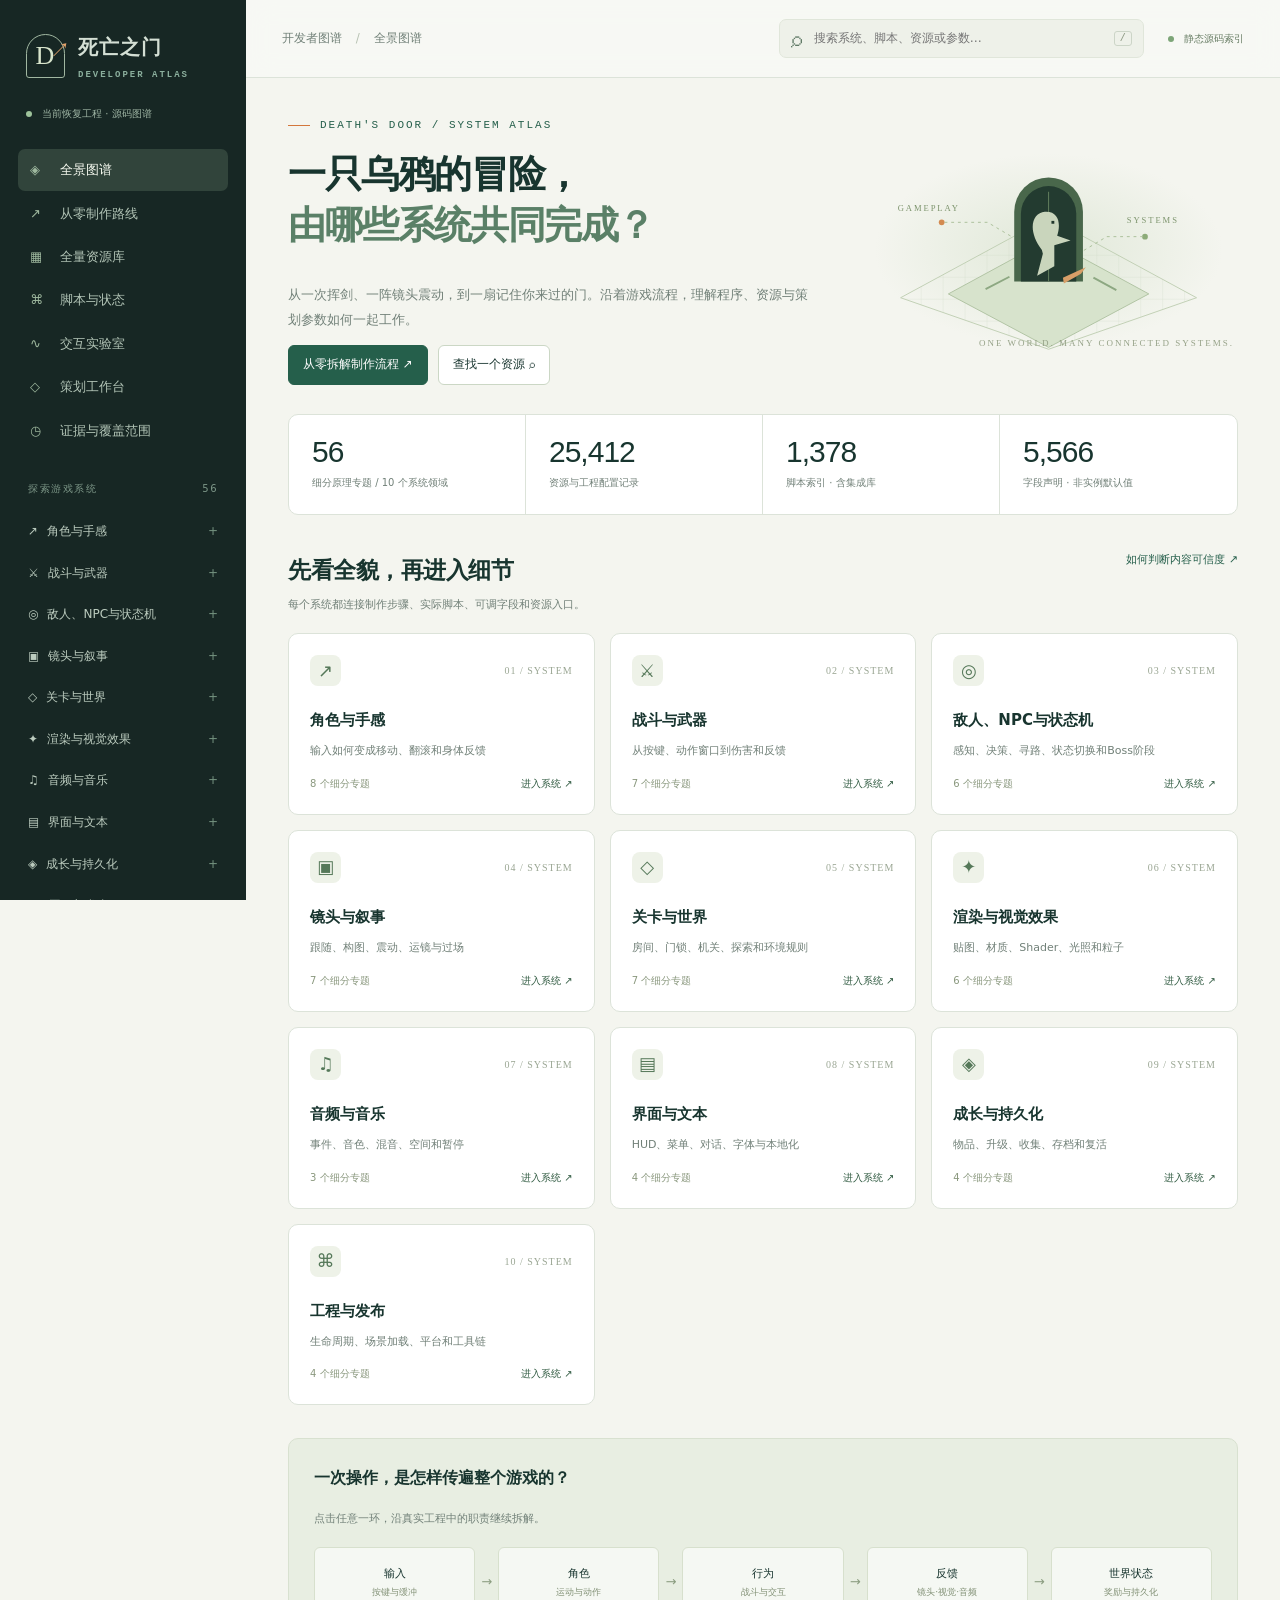
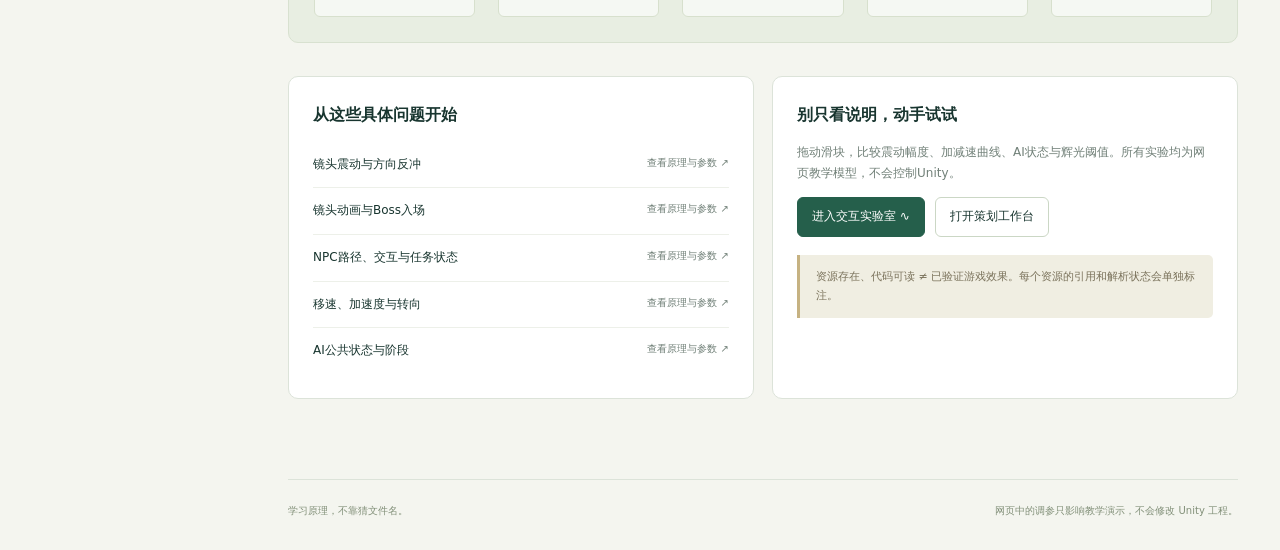
==== index.html @ 7e533d14 "Publish developer atlas static documentation and metadata" ====
<!doctype html>
<html lang="zh-CN"><head><meta charset="utf-8"><meta name="viewport" content="width=device-width,initial-scale=1"><meta name="robots" content="noindex,nofollow"><meta name="description" content="面向策划的死亡之门开发者图谱：探索玩法系统、脚本职责、资源关系与可调参数。"><meta name="theme-color" content="#172724"><title>死亡之门 · 开发者图谱</title><link rel="stylesheet" href="style.css"></head>
<body><a class="skip" href="#main">跳到内容</a><div class="shell"><aside id="sidebar"><a class="brand" href="#home"><span class="brand-mark">D<span>↗</span></span><span>死亡之门<small>DEVELOPER ATLAS</small></span></a><div class="edition"><i></i> 当前恢复工程 · 源码图谱</div><nav id="primary" aria-label="主导航"></nav><div class="side-label">探索游戏系统 <span id="topic-count"></span></div><nav id="system-nav" aria-label="系统分类"></nav><div class="sidebar-foot">Codex × Claude Code<br><span>程序原理 / 资源索引 / 策划入口</span></div></aside><div class="workspace"><header><button id="menu-toggle" class="icon-button" aria-label="展开导航">☰</button><div class="breadcrumb" id="breadcrumb">开发者图谱 <span>/</span> 总览</div><form id="search-form"><span>⌕</span><input id="global-search" type="search" placeholder="搜索系统、脚本、资源或参数…" aria-label="全站搜索"><kbd>/</kbd></form><a href="#coverage" class="header-status"><i></i> 静态源码索引</a></header><main id="main" tabindex="-1"><div class="loading">正在打开开发者图谱…</div></main><footer>学习原理，不靠猜文件名。<span>网页中的调参只影响教学演示，不会修改 Unity 工程。</span></footer></div></div><div id="drawer-backdrop" hidden></div><aside id="drawer" role="dialog" aria-modal="true" aria-labelledby="drawer-title" hidden></aside><div id="toast" role="status"></div><script type="module" src="app.js"></script></body></html>
---- style.css ----
:root{--ink:#18352f;--muted:#718078;--paper:#f4f5ef;--white:#fff;--line:#dce3d9;--green:#255f4b;--orange:#d3773c;--soft:#eaf0e5;--side:#172724;--radius:14px}*{box-sizing:border-box}body{margin:0;background:var(--paper);color:var(--ink);font-family:'Noto Sans SC',system-ui,sans-serif;font-size:14px;line-height:1.8}a{color:inherit;text-decoration:none}button,input,select{font:inherit}button,a,input,select,summary{touch-action:manipulation}button{cursor:pointer}button:focus-visible,a:focus-visible,input:focus-visible,select:focus-visible,summary:focus-visible{outline:3px solid #dc9259;outline-offset:3px}button{color:inherit}button:disabled{opacity:.5;cursor:default}h1,h2,h3,h4,p{margin-top:0}h1{font-size:38px;line-height:1.35;letter-spacing:-1.4px;font-weight:600}h2{font-size:23px;letter-spacing:-.5px}h3{font-size:16px}small{font-size:12px}.shell{display:flex}#sidebar{width:246px;position:fixed;inset:0 auto 0 0;background:var(--side);color:#d4dfd4;overflow-y:auto;padding:29px 18px;z-index:40;scrollbar-width:thin}.brand{display:flex;gap:13px;align-items:center;padding:0 8px 22px;font-size:20px;letter-spacing:1px;font-weight:600}.brand small{display:block;font-family:'Space Grotesk',monospace;font-size:9px;letter-spacing:2px;color:#8baf9d;margin-top:2px}.brand-mark{position:relative;display:grid;place-content:center;width:39px;height:44px;border:1px solid #a1b7a1;border-radius:20px 20px 3px 3px;font:26px Georgia;color:#d8e5cc}.brand-mark span{position:absolute;right:-7px;top:2px;color:#e5a36b;font-size:20px}.edition{font-size:10px;color:#9eb4a3;padding:0 8px 24px}.edition i,.header-status i{display:inline-block;width:6px;height:6px;border-radius:50%;background:#9ec39b;margin-right:7px}.nav-item{display:flex;gap:11px;align-items:center;padding:9px 12px;margin:2px 0;border-radius:7px;color:#b2c4b6;font-size:13px}.nav-item.active{background:#31443b;color:#f6faf0}.nav-item:hover{background:#273b32}.nav-item .navicon{width:19px;color:#9fb99f}.side-label{font-size:10px;text-transform:uppercase;letter-spacing:1.5px;color:#7c9687;margin:29px 10px 13px;display:flex;justify-content:space-between}.system-group{padding:3px 0}.system-group summary{list-style:none;cursor:pointer;font-size:12px;padding:7px 10px;color:#bcccbf;display:flex;gap:9px}.system-group summary:after{content:'+';margin-left:auto;color:#759380}.system-group[open] summary:after{content:'−'}.system-group .topic-link{display:block;font-size:11px;color:#8fa795;padding:6px 8px 6px 35px;border-left:1px solid #354e3d;margin-left:17px}.topic-link:hover,.topic-link.active{color:#f0e4c9;background:#24392f}.sidebar-foot{font:11px/1.8 'Space Grotesk',sans-serif;border-top:1px solid #33453a;padding:25px 9px 0;margin-top:30px;color:#b4c2b5}.sidebar-foot span{color:#718d7c;font-family:system-ui;font-size:10px}.workspace{margin-left:246px;min-width:0;width:calc(100% - 246px)}header{height:78px;padding:0 36px;border-bottom:1px solid var(--line);display:flex;align-items:center;gap:24px;background:#f8f9f4e8;position:sticky;top:0;z-index:25;backdrop-filter:blur(14px)}.breadcrumb{white-space:nowrap;font-size:12px;color:var(--muted)}.breadcrumb span{margin:0 10px;color:#b8c2b4}#search-form{display:flex;align-items:center;gap:10px;background:#eef1e9;border:1px solid #e0e6da;border-radius:7px;padding:7px 11px;margin-left:auto;max-width:365px;width:40%}#search-form span{font-size:22px;line-height:1;color:#617b67}#global-search{width:100%;border:0;background:transparent;outline:none;font-size:12px;color:var(--ink);min-width:50px}kbd{font:10px monospace;border:1px solid #ccd5c7;border-radius:3px;padding:1px 5px;color:#89957f}.header-status{font-size:10px;color:#687d65;white-space:nowrap}.header-status i{background:#7da578}.icon-button{border:0;background:transparent;font-size:19px}#menu-toggle{display:none}main{max-width:1480px;padding:38px 42px 60px;margin:auto;min-height:85vh}.eyebrow{font-family:'Space Grotesk',monospace;font-size:11px;letter-spacing:2px;color:var(--green);margin-bottom:13px;display:flex;align-items:center;gap:10px}.eyebrow:before{content:'';width:22px;height:1px;background:var(--orange)}.hero{display:grid;grid-template-columns:1.4fr 1fr;gap:40px;margin-bottom:29px;align-items:center}.hero p{color:var(--muted);max-width:570px;font-size:13px;line-height:1.9}.hero h1 em{font-style:normal;color:#5a8067}.hero-art{height:210px;position:relative;background:radial-gradient(ellipse,#e0e8d8 0%,transparent 65%);display:grid;place-items:center}.hero-art svg{width:100%;height:100%}.label-tiny{font:9px 'Space Grotesk';letter-spacing:2px}.buttons{display:flex;gap:10px;flex-wrap:wrap}.btn{display:inline-flex;justify-content:center;align-items:center;gap:7px;border:1px solid #cbd7c5;border-radius:6px;background:white;padding:8px 14px;font-size:12px}.btn.primary{background:var(--green);color:white;border-color:var(--green)}.btn:hover{filter:brightness(.96)}.btn.small{padding:5px 10px;font-size:11px}.notice{border-left:3px solid #c6b282;background:#f0eee2;padding:12px 16px;font-size:11px;color:#7a725b;border-radius:0 5px 5px 0;margin:18px 0 24px}.stats{display:grid;grid-template-columns:repeat(4,1fr);background:#fff;border:1px solid var(--line);border-radius:10px;margin:25px 0 35px}.stat{padding:20px 23px;border-right:1px solid var(--line)}.stat:last-child{border:0}.stat strong{display:block;font:30px 'Space Grotesk',sans-serif;font-weight:500;letter-spacing:-1px}.stat small{font-size:10px;color:var(--muted)}.section-heading{display:flex;align-items:flex-start;justify-content:space-between;gap:20px;margin-bottom:18px}.section-heading h2{margin-bottom:4px}.section-heading p{font-size:11px;color:var(--muted);margin-bottom:0}.text-link{font-size:11px;color:var(--green);white-space:nowrap}.grid{display:grid;grid-template-columns:repeat(3,1fr);gap:15px}.system-card{border:1px solid var(--line);background:white;border-radius:10px;padding:21px;position:relative;transition:transform .15s,border-color .15s;min-height:171px}.system-card:hover{transform:translateY(-3px);border-color:#98b198}.system-card .top{display:flex;justify-content:space-between;align-items:center;margin-bottom:21px}.system-card .symbol{width:31px;height:31px;background:#eef2e8;border-radius:8px;display:grid;place-content:center;font-size:18px;color:#557859}.system-card .index{font:10px 'Space Grotesk';color:#9aa693;letter-spacing:1px}.system-card h3{margin-bottom:7px;font-size:15px}.system-card p{font-size:11px;color:var(--muted);margin-bottom:14px}.system-card .card-foot{font-size:10px;color:#8a987e;display:flex;justify-content:space-between}.system-card .card-foot span:last-child{color:#325c43}.flow-panel{margin:33px 0;background:#e8eee2;border-radius:10px;padding:25px;border:1px solid #d8e1d0}.flow{display:flex;gap:6px;align-items:center;justify-content:space-between}.flow a{flex:1;text-align:center;background:#fff9;padding:16px 6px;border:1px solid #d7e0cd;border-radius:6px;font-size:11px}.flow a:hover{background:white}.flow .arrow{color:#8b9d80;font-size:13px}.flow small{display:block;color:#829176;font-size:9px}.two-col{display:grid;grid-template-columns:1fr 1fr;gap:18px}.panel{background:white;border:1px solid var(--line);border-radius:10px;padding:24px;margin-bottom:20px}.panel h3{margin-bottom:12px}.panel p{font-size:12px;color:var(--muted)}.topic-row{display:flex;justify-content:space-between;padding:12px 0;border-bottom:1px solid #edf0e9;font-size:12px;gap:12px}.topic-row:last-child{border:0}.topic-row small{color:var(--muted);font-size:10px}.tag{display:inline-flex;gap:5px;align-items:center;border:1px solid #d8e2cf;background:#edf3e7;color:#5b7852;border-radius:4px;font-size:10px;padding:2px 7px;font-weight:400}.tag.warm{background:#fbf0df;border-color:#ecd6b8;color:#a47840}.tag.gray{background:#f2f3ee;border-color:#e0e4d9;color:#7d8874}.topic-head{max-width:850px;margin-bottom:28px}.topic-head h1{font-size:32px;margin:13px 0}.topic-head p{font-size:14px;color:#697b6d;line-height:2}.detail-layout{display:grid;grid-template-columns:minmax(0,1fr) 228px;gap:26px}.detail-layout section{scroll-margin-top:98px}.toc{position:sticky;top:105px;align-self:start;border-left:1px solid #d3ddcc;padding-left:20px}.toc h4{font-size:10px;letter-spacing:1px;color:var(--muted)}.toc a{display:block;font-size:11px;padding:7px 0;color:#62775f}.toc .mini-info{margin-top:25px;font-size:10px;color:#85917d;border-top:1px solid #d8e2cd;padding-top:17px}.steps{counter-reset:step;display:flex;flex-direction:column;gap:0}.step{display:flex;gap:16px;padding:15px 0;border-bottom:1px dashed #dfe5d7;align-items:flex-start}.step:before{counter-increment:step;content:counter(step,decimal-leading-zero);font:13px 'Space Grotesk';background:var(--soft);padding:5px 8px;border-radius:4px;color:var(--green)}.step h4{font-size:13px;margin:1px 0 5px}.step p{margin:0;font-size:11px}.table-wrap{overflow:auto;max-width:100%}table{width:100%;border-collapse:collapse;text-align:left;font-size:11px}th{background:#f1f4eb;color:#6d8065;font-weight:500;padding:10px 12px;white-space:nowrap}td{padding:11px 12px;border-bottom:1px solid #e7ecdf;vertical-align:top}td code{font-size:11px;color:#305f47;word-break:break-word}code{font:11px/1.7 'Space Grotesk',monospace}.path{display:block;font:10px/1.7 monospace;overflow-wrap:anywhere;color:#8b967f}.script-chip{display:inline-flex;align-items:center;gap:7px;padding:7px 10px;margin:0 5px 7px 0;border:1px solid #d4dfc9;border-radius:5px;background:#f5f8f0;font:11px 'Space Grotesk';cursor:pointer}.script-chip:hover{background:#e5eddc}.script-chip span{font-family:system-ui;font-size:9px;color:#849779}.code-card{background:#182b24;border-radius:8px;color:#cee1cc;padding:20px;overflow:auto;font:11px/1.9 monospace;white-space:pre-wrap}.filterbar{display:flex;gap:9px;flex-wrap:wrap;align-items:center;margin:22px 0 15px}.filterbar input{flex:1;min-width:170px;border:1px solid #d6dfce;border-radius:6px;padding:10px 13px;background:white}.filterbar select{border:1px solid #d6dfce;border-radius:6px;padding:9px;background:white;font-size:11px;max-width:220px}.result-note{display:flex;justify-content:space-between;color:var(--muted);font-size:11px;margin:10px 0}.data-list{background:white;border:1px solid var(--line);border-radius:8px;overflow:hidden}.resource-row{width:100%;display:grid;grid-template-columns:34px minmax(0,1fr) 120px 72px 18px;gap:13px;text-align:left;padding:14px 18px;align-items:center;background:white;border:0;border-bottom:1px solid #e8eddf}.resource-row:hover{background:#f7f9f0}.resource-row strong{display:block;font-size:12px;font-weight:500;overflow:hidden;text-overflow:ellipsis;white-space:nowrap}.resource-row small{color:var(--muted);font-size:10px}.type-icon{background:#eef2e7;color:#6e8765;width:30px;height:32px;border-radius:4px;display:grid;place-content:center;font:9px monospace}.pagination{display:flex;justify-content:space-between;align-items:center;padding:17px 0;font-size:11px;color:var(--muted)}.pagination .btn{font-size:11px;padding:5px 12px}.empty,.loading{text-align:center;padding:60px 20px;color:var(--muted)}.demo{border:1px solid #d4dfca;border-radius:10px;background:#fff;overflow:hidden;margin-bottom:22px}.demo-heading{display:flex;justify-content:space-between;padding:17px 22px;border-bottom:1px solid #e1e8da;align-items:center}.demo-heading h3{margin:0}.demo-content{display:grid;grid-template-columns:minmax(0,1fr) 220px;min-height:260px}.demo-stage{position:relative;background:#e9eee2;min-height:260px;overflow:hidden}.demo-stage canvas{width:100%;height:100%;position:absolute;inset:0}.demo-controls{padding:20px;background:#fafbf6;border-left:1px solid #dfe5d7}.control{display:block;margin-bottom:16px;font-size:11px}.control .control-label{display:flex;justify-content:space-between}.control output{font-family:'Space Grotesk';color:#b2783e}.control input[type=range]{display:block;width:100%;accent-color:#4b7752;margin:10px 0}.control select{max-width:100%;width:100%;padding:6px;margin-top:7px;border:1px solid #d4ddc9;background:white;border-radius:4px;font-size:11px}.demo-note{padding:11px 20px;background:#f7f9f0;font-size:10px;color:#7d8c73;border-top:1px solid #e2e8d9}.state-buttons{display:flex;gap:6px;flex-wrap:wrap;padding:0 20px 17px;background:#e9eee2}.state-buttons button{font-size:10px;border:1px solid #bdcdb1;border-radius:4px;padding:5px 8px;background:#ffffffb0}.lab-grid{display:grid;grid-template-columns:1fr 1fr;gap:16px}.lab-tile{background:white;padding:23px;border:1px solid #d6dfcf;border-radius:8px}.lab-tile h3{margin-bottom:8px}.lab-tile p{font-size:12px;color:var(--muted)}.lab-tile .symbol{font-size:27px;color:#9cae8d;margin-bottom:18px}.callout-grid{display:grid;grid-template-columns:repeat(3,1fr);gap:12px}.callout{padding:18px;background:#f1f5ea;border:1px solid #dee6d4;border-radius:8px}.callout h4{font-size:12px;margin-bottom:8px}.callout p{font-size:11px;margin-bottom:0}.pill-row{display:flex;gap:7px;flex-wrap:wrap;margin:10px 0 20px}.pill{font-size:11px;padding:6px 12px;border-radius:20px;border:1px solid #d7e1cb;background:white}.pill.active{color:white;background:var(--green);border-color:var(--green)}footer{font-size:10px;color:#829079;border-top:1px solid var(--line);margin:0 42px;padding:22px 0 30px;display:flex;justify-content:space-between;gap:20px}.skip{position:fixed;top:-70px;left:20px;z-index:100;background:white;padding:10px}.skip:focus{top:10px}#drawer-backdrop{position:fixed;inset:0;background:#0c1b19a0;z-index:80;backdrop-filter:blur(2px)}#drawer{position:fixed;inset:0 0 0 auto;width:min(780px,93vw);background:var(--paper);z-index:90;overflow:auto;box-shadow:-20px 0 80px #102b2433;padding:30px}#drawer h2{font-size:23px;overflow-wrap:anywhere;margin:20px 0 10px}.drawer-toolbar{display:flex;align-items:center;justify-content:space-between;gap:10px}.drawer-toolbar .icon-button{border:1px solid #d4dfca;background:white;border-radius:5px;padding:4px 10px}.drawer-tabs{margin-top:22px;border-bottom:1px solid #d6dfcd;display:flex;gap:20px;flex-wrap:wrap}.drawer-tabs button{border:0;background:transparent;padding:10px 0;font-size:12px;color:#6a7d61}.drawer-tabs button.active{color:#215c3e;border-bottom:2px solid #215c3e}.drawer-body{padding-top:23px}#toast{position:fixed;bottom:25px;left:50%;transform:translate(-50%,20px);opacity:0;transition:.2s;background:#193c2d;color:white;padding:10px 20px;border-radius:7px;z-index:110;font-size:12px;pointer-events:none}#toast.visible{opacity:1;transform:translate(-50%,0)}.coverage-meter{height:8px;background:#e2e9da;border-radius:5px;overflow:hidden;margin:14px 0}.coverage-meter span{display:block;background:#83a572;height:100%}.unit-note{font-size:10px;color:#8c977f}.hero-note{font:9px 'Space Grotesk';letter-spacing:2px;color:#96a288;position:absolute;bottom:7px;right:4px}.recipe-check{display:flex;gap:12px;padding:13px 0;border-bottom:1px solid #e2e8d9;cursor:pointer}.recipe-check input{accent-color:var(--green);margin-top:6px}.recipe-check.done strong{text-decoration:line-through;color:#8c9a81}.recipe-check strong{font-size:12px;font-weight:500}.recipe-check small{display:block;color:var(--muted);font-size:10px}.mobile-only{display:none}
@media(min-width:1600px){main{padding:45px 65px}header{padding:0 60px}.hero h1{font-size:44px}.system-card{padding:26px}}
@media(max-width:1190px){#sidebar{width:220px;padding:25px 13px}.workspace{margin-left:220px;width:calc(100% - 220px)}main{padding:30px 25px}header{padding:0 25px;gap:15px}.header-status{display:none}.hero{gap:15px}.hero h1{font-size:31px}.detail-layout{grid-template-columns:minmax(0,1fr)}.toc{display:none}.demo-content{grid-template-columns:minmax(0,1fr) 180px}.grid{gap:10px}.system-card{padding:17px}.resource-row{grid-template-columns:30px minmax(0,1fr) 100px 55px 12px}}
@media(max-width:820px){#sidebar{transform:translateX(-100%);transition:transform .2s;width:246px}body.nav-open #sidebar{transform:none}.workspace{margin-left:0;width:100%}#menu-toggle{display:block}header{height:66px;padding:0 16px;gap:12px}.breadcrumb{display:none}#search-form{width:100%;max-width:none}main{padding:25px 18px 45px}.hero{grid-template-columns:1fr}.hero-art{display:none}.hero h1{font-size:32px}.stats{grid-template-columns:repeat(2,1fr)}.stat:nth-child(2){border-right:0}.stat:nth-child(-n+2){border-bottom:1px solid var(--line)}.grid{grid-template-columns:repeat(2,1fr)}.two-col,.lab-grid{grid-template-columns:1fr}.flow{flex-wrap:wrap;gap:8px}.flow a{flex:1 1 27%}.flow .arrow{display:none}.flow-panel{padding:20px}.callout-grid{grid-template-columns:1fr}.resource-row{grid-template-columns:26px minmax(0,1fr) 70px 12px;gap:9px;padding:12px}.resource-row .size-cell{display:none}.resource-row .type-cell{font-size:9px}.demo-content{grid-template-columns:1fr}.demo-controls{border-left:0;border-top:1px solid #dce5d1;display:grid;grid-template-columns:1fr 1fr;gap:13px}.demo-controls .btn{align-self:start}.control{margin:0}.demo-stage{height:260px}footer{margin:0 18px;display:block}footer span{display:block;margin-top:7px}#drawer{padding:20px}.topic-head h1{font-size:27px}.panel{padding:18px}.section-heading h2{font-size:20px}}
@media(prefers-reduced-motion:reduce){*{scroll-behavior:auto!important;transition:none!important}}
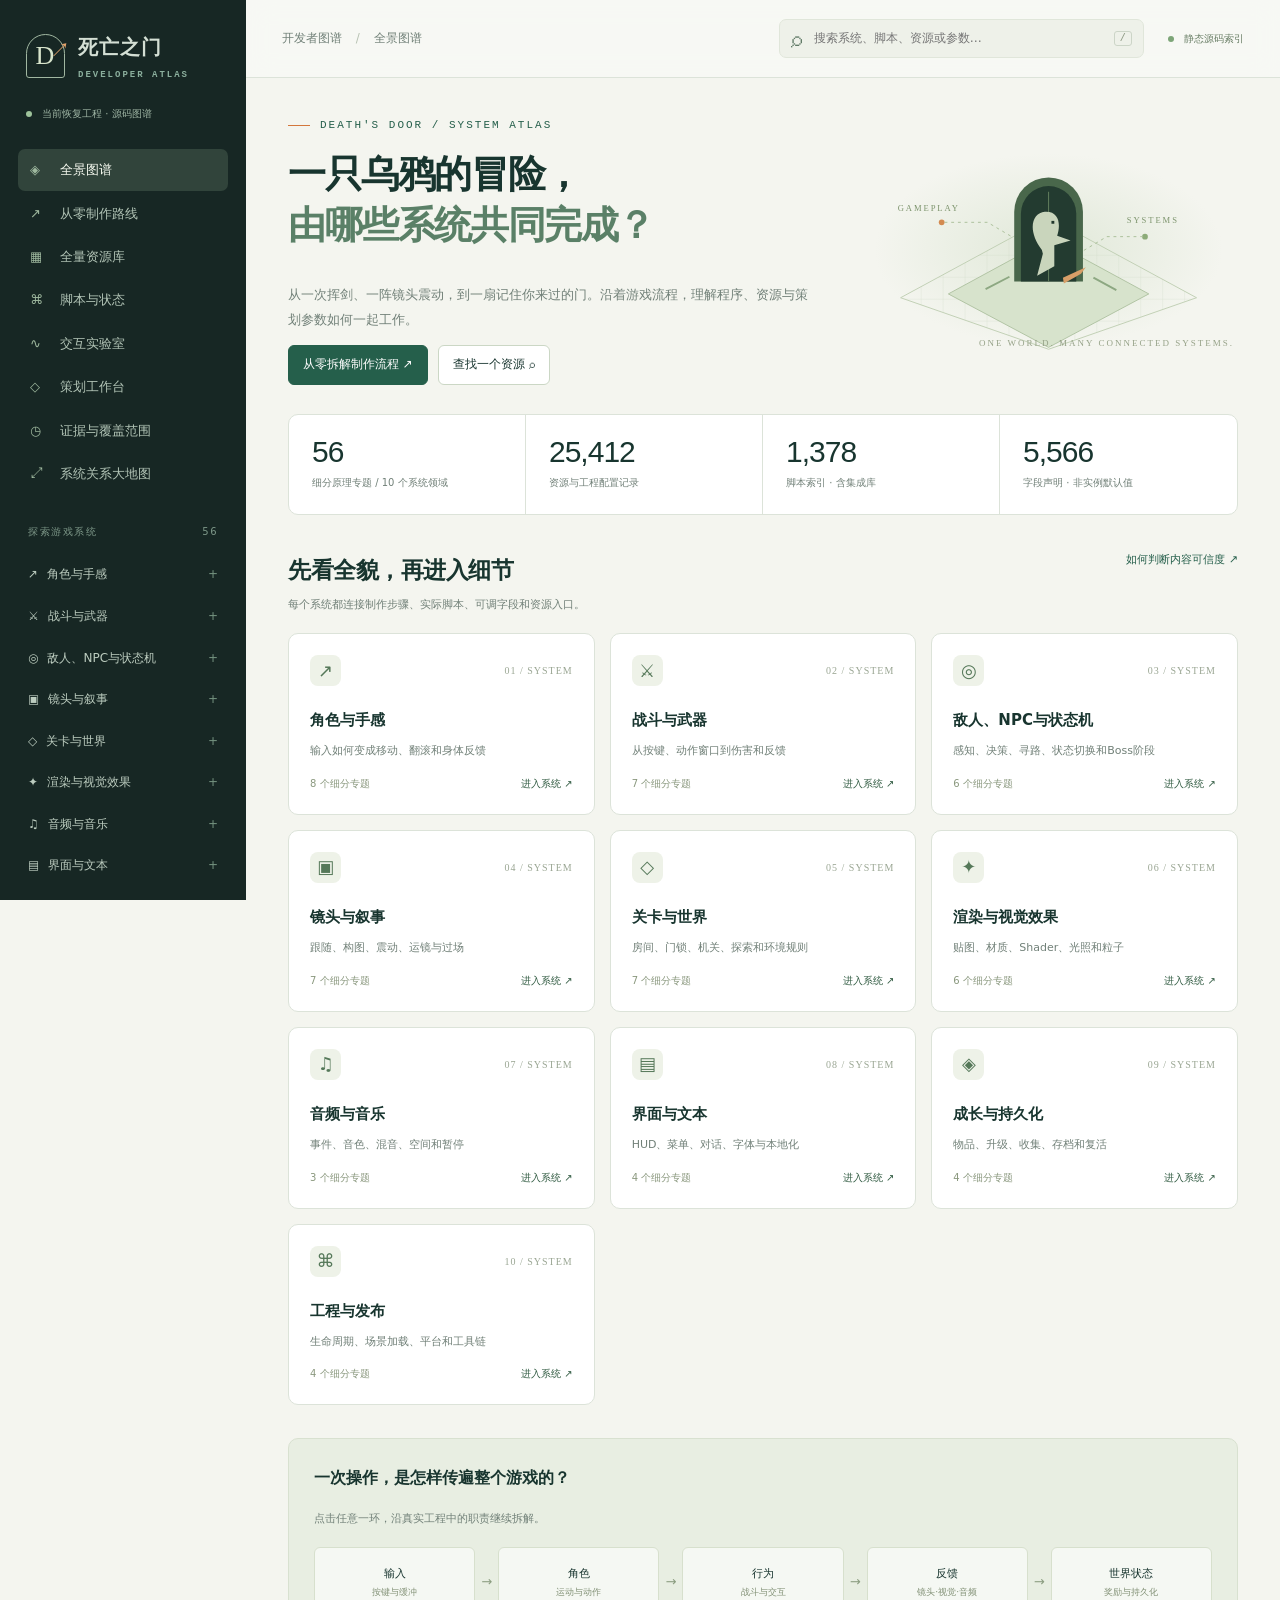
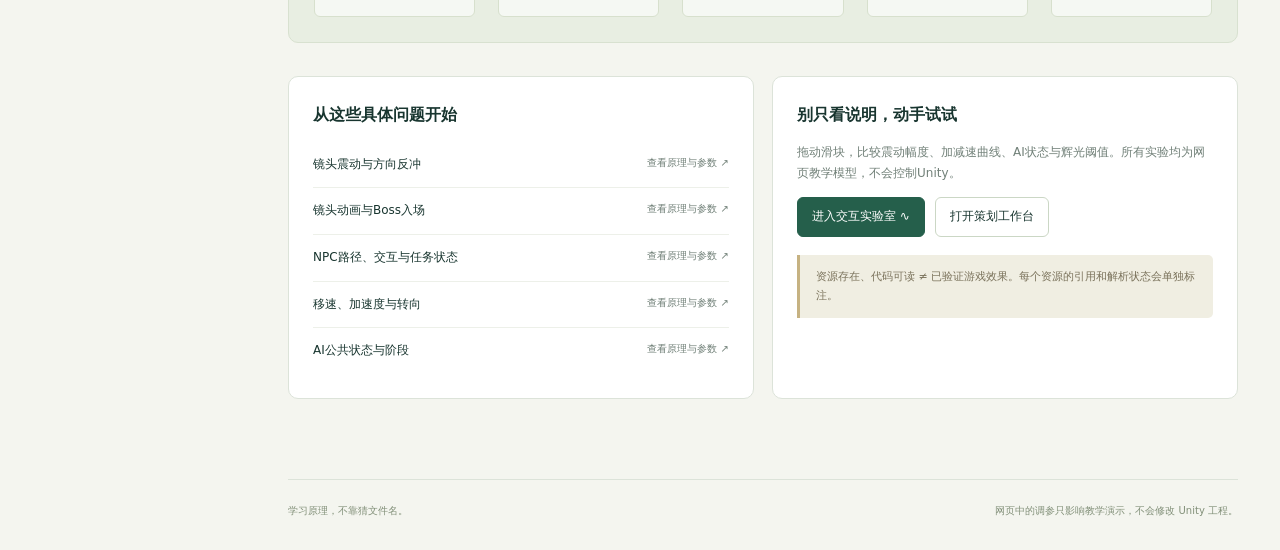
==== commit 36be52f5: "Publish developer atlas static documentation and metadata" ====
--- a/index.html
+++ b/index.html
@@ -1,3 +1,3 @@
 <!doctype html>
-<html lang="zh-CN"><head><meta charset="utf-8"><meta name="viewport" content="width=device-width,initial-scale=1"><meta name="robots" content="noindex,nofollow"><meta name="description" content="面向策划的死亡之门开发者图谱：探索玩法系统、脚本职责、资源关系与可调参数。"><meta name="theme-color" content="#172724"><title>死亡之门 · 开发者图谱</title><link rel="stylesheet" href="style.css"></head>
-<body><a class="skip" href="#main">跳到内容</a><div class="shell"><aside id="sidebar"><a class="brand" href="#home"><span class="brand-mark">D<span>↗</span></span><span>死亡之门<small>DEVELOPER ATLAS</small></span></a><div class="edition"><i></i> 当前恢复工程 · 源码图谱</div><nav id="primary" aria-label="主导航"></nav><div class="side-label">探索游戏系统 <span id="topic-count"></span></div><nav id="system-nav" aria-label="系统分类"></nav><div class="sidebar-foot">Codex × Claude Code<br><span>程序原理 / 资源索引 / 策划入口</span></div></aside><div class="workspace"><header><button id="menu-toggle" class="icon-button" aria-label="展开导航">☰</button><div class="breadcrumb" id="breadcrumb">开发者图谱 <span>/</span> 总览</div><form id="search-form"><span>⌕</span><input id="global-search" type="search" placeholder="搜索系统、脚本、资源或参数…" aria-label="全站搜索"><kbd>/</kbd></form><a href="#coverage" class="header-status"><i></i> 静态源码索引</a></header><main id="main" tabindex="-1"><div class="loading">正在打开开发者图谱…</div></main><footer>学习原理，不靠猜文件名。<span>网页中的调参只影响教学演示，不会修改 Unity 工程。</span></footer></div></div><div id="drawer-backdrop" hidden></div><aside id="drawer" role="dialog" aria-modal="true" aria-labelledby="drawer-title" hidden></aside><div id="toast" role="status"></div><script type="module" src="app.js"></script></body></html>
+<html lang="zh-CN"><head><meta charset="utf-8"><meta name="viewport" content="width=device-width,initial-scale=1"><meta name="robots" content="noindex,nofollow"><meta name="description" content="面向策划的死亡之门开发者图谱：探索玩法系统、脚本职责、资源关系与可调参数。"><meta name="theme-color" content="#172724"><title>死亡之门 · 开发者图谱</title><link rel="stylesheet" href="style.css?v=20261022-map1"></head>
+<body><a class="skip" href="#main">跳到内容</a><div class="shell"><aside id="sidebar"><a class="brand" href="#home"><span class="brand-mark">D<span>↗</span></span><span>死亡之门<small>DEVELOPER ATLAS</small></span></a><div class="edition"><i></i> 当前恢复工程 · 源码图谱</div><nav id="primary" aria-label="主导航"></nav><div class="side-label">探索游戏系统 <span id="topic-count"></span></div><nav id="system-nav" aria-label="系统分类"></nav><div class="sidebar-foot">Codex × Claude Code<br><span>程序原理 / 资源索引 / 策划入口</span></div></aside><div class="workspace"><header><button id="menu-toggle" class="icon-button" aria-label="展开导航">☰</button><div class="breadcrumb" id="breadcrumb">开发者图谱 <span>/</span> 总览</div><form id="search-form"><span>⌕</span><input id="global-search" type="search" placeholder="搜索系统、脚本、资源或参数…" aria-label="全站搜索"><kbd>/</kbd></form><a href="#coverage" class="header-status"><i></i> 静态源码索引</a></header><main id="main" tabindex="-1"><div class="loading">正在打开开发者图谱…</div></main><footer>学习原理，不靠猜文件名。<span>网页中的调参只影响教学演示，不会修改 Unity 工程。</span></footer></div></div><div id="drawer-backdrop" hidden></div><aside id="drawer" role="dialog" aria-modal="true" aria-labelledby="drawer-title" hidden></aside><div id="toast" role="status"></div><script type="module" src="app.js?v=20261022-map1"></script></body></html>
--- a/style.css
+++ b/style.css
@@ -3,3 +3,5 @@
 @media(max-width:1190px){#sidebar{width:220px;padding:25px 13px}.workspace{margin-left:220px;width:calc(100% - 220px)}main{padding:30px 25px}header{padding:0 25px;gap:15px}.header-status{display:none}.hero{gap:15px}.hero h1{font-size:31px}.detail-layout{grid-template-columns:minmax(0,1fr)}.toc{display:none}.demo-content{grid-template-columns:minmax(0,1fr) 180px}.grid{gap:10px}.system-card{padding:17px}.resource-row{grid-template-columns:30px minmax(0,1fr) 100px 55px 12px}}
 @media(max-width:820px){#sidebar{transform:translateX(-100%);transition:transform .2s;width:246px}body.nav-open #sidebar{transform:none}.workspace{margin-left:0;width:100%}#menu-toggle{display:block}header{height:66px;padding:0 16px;gap:12px}.breadcrumb{display:none}#search-form{width:100%;max-width:none}main{padding:25px 18px 45px}.hero{grid-template-columns:1fr}.hero-art{display:none}.hero h1{font-size:32px}.stats{grid-template-columns:repeat(2,1fr)}.stat:nth-child(2){border-right:0}.stat:nth-child(-n+2){border-bottom:1px solid var(--line)}.grid{grid-template-columns:repeat(2,1fr)}.two-col,.lab-grid{grid-template-columns:1fr}.flow{flex-wrap:wrap;gap:8px}.flow a{flex:1 1 27%}.flow .arrow{display:none}.flow-panel{padding:20px}.callout-grid{grid-template-columns:1fr}.resource-row{grid-template-columns:26px minmax(0,1fr) 70px 12px;gap:9px;padding:12px}.resource-row .size-cell{display:none}.resource-row .type-cell{font-size:9px}.demo-content{grid-template-columns:1fr}.demo-controls{border-left:0;border-top:1px solid #dce5d1;display:grid;grid-template-columns:1fr 1fr;gap:13px}.demo-controls .btn{align-self:start}.control{margin:0}.demo-stage{height:260px}footer{margin:0 18px;display:block}footer span{display:block;margin-top:7px}#drawer{padding:20px}.topic-head h1{font-size:27px}.panel{padding:18px}.section-heading h2{font-size:20px}}
 @media(prefers-reduced-motion:reduce){*{scroll-behavior:auto!important;transition:none!important}}
+
+.script-role{font-weight:400;color:#64835b;margin-left:8px;font-size:11px}.script-blurb{display:-webkit-box;-webkit-line-clamp:2;-webkit-box-orient:vertical;overflow:hidden;white-space:normal;font-size:11px;line-height:1.8;color:#6a7f63;margin:5px 0}.script-analysis .analysis-summary{color:#294b38;font-size:14px;line-height:2}.script-analysis li{font-size:12px;color:#64765d;line-height:1.9;margin:7px 0}.script-analysis h3{margin-top:22px}
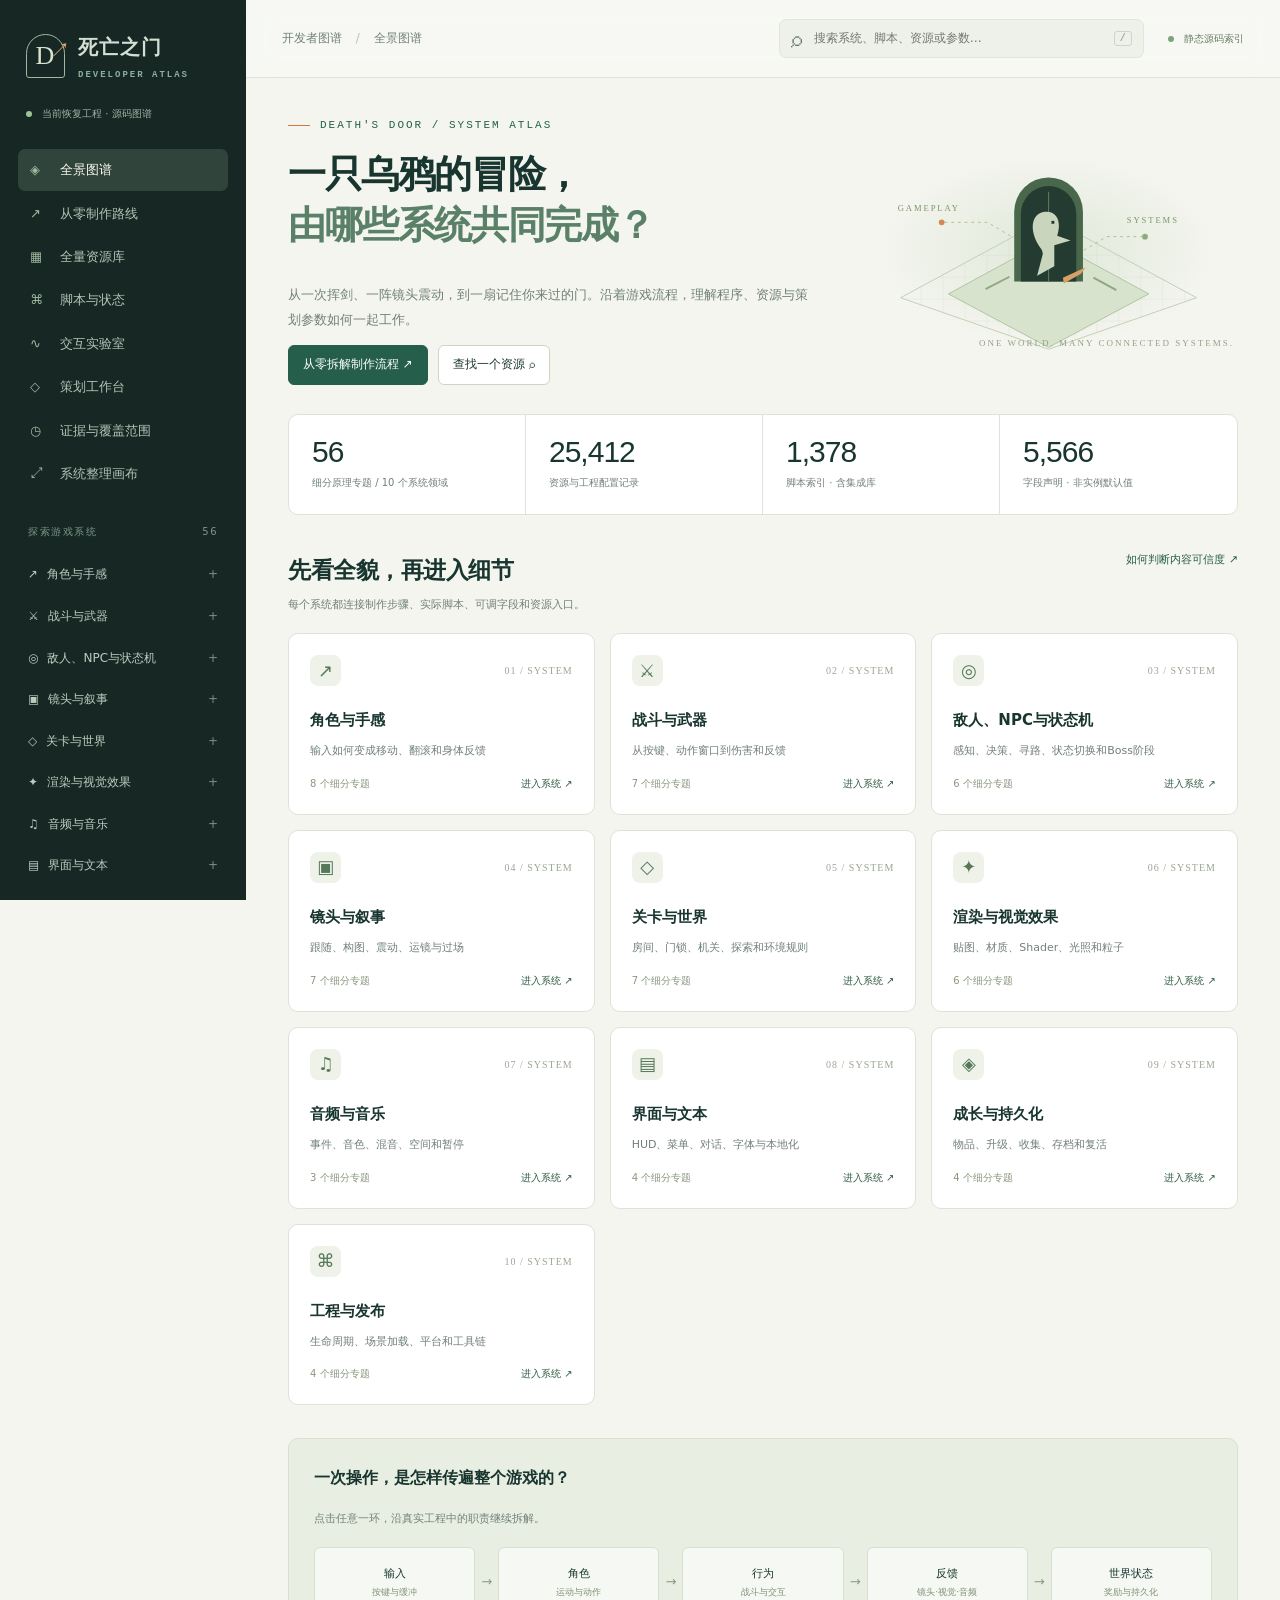
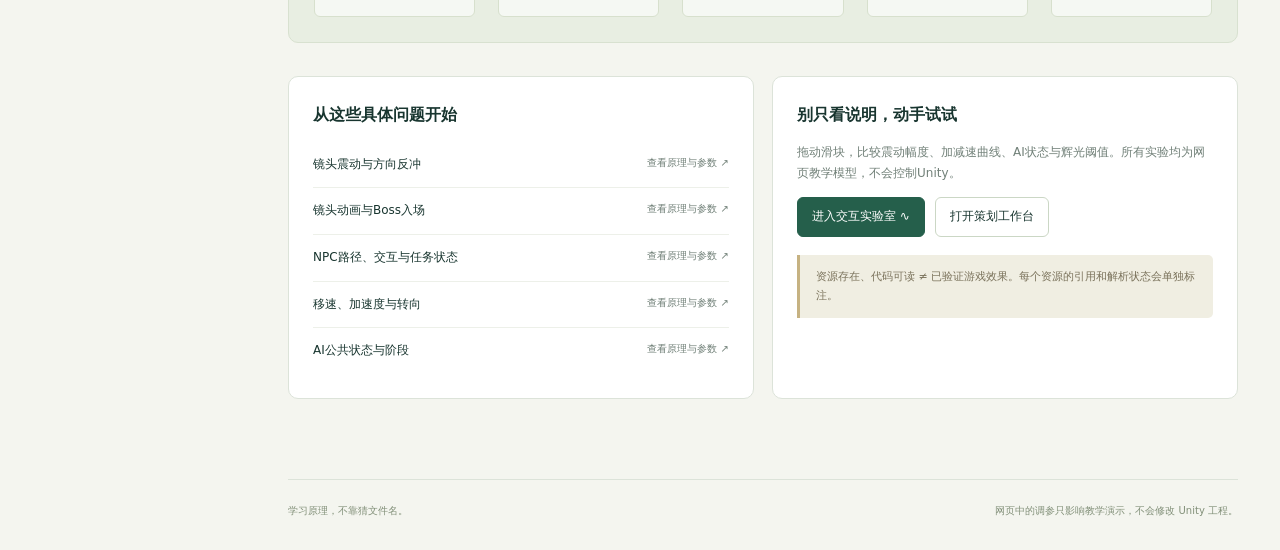
==== commit 9b970134: "Publish developer atlas static documentation and metadata" ====
--- a/index.html
+++ b/index.html
@@ -1,3 +1,3 @@
 <!doctype html>
 <html lang="zh-CN"><head><meta charset="utf-8"><meta name="viewport" content="width=device-width,initial-scale=1"><meta name="robots" content="noindex,nofollow"><meta name="description" content="面向策划的死亡之门开发者图谱：探索玩法系统、脚本职责、资源关系与可调参数。"><meta name="theme-color" content="#172724"><title>死亡之门 · 开发者图谱</title><link rel="stylesheet" href="style.css?v=20261022-map1"></head>
-<body><a class="skip" href="#main">跳到内容</a><div class="shell"><aside id="sidebar"><a class="brand" href="#home"><span class="brand-mark">D<span>↗</span></span><span>死亡之门<small>DEVELOPER ATLAS</small></span></a><div class="edition"><i></i> 当前恢复工程 · 源码图谱</div><nav id="primary" aria-label="主导航"></nav><div class="side-label">探索游戏系统 <span id="topic-count"></span></div><nav id="system-nav" aria-label="系统分类"></nav><div class="sidebar-foot">Codex × Claude Code<br><span>程序原理 / 资源索引 / 策划入口</span></div></aside><div class="workspace"><header><button id="menu-toggle" class="icon-button" aria-label="展开导航">☰</button><div class="breadcrumb" id="breadcrumb">开发者图谱 <span>/</span> 总览</div><form id="search-form"><span>⌕</span><input id="global-search" type="search" placeholder="搜索系统、脚本、资源或参数…" aria-label="全站搜索"><kbd>/</kbd></form><a href="#coverage" class="header-status"><i></i> 静态源码索引</a></header><main id="main" tabindex="-1"><div class="loading">正在打开开发者图谱…</div></main><footer>学习原理，不靠猜文件名。<span>网页中的调参只影响教学演示，不会修改 Unity 工程。</span></footer></div></div><div id="drawer-backdrop" hidden></div><aside id="drawer" role="dialog" aria-modal="true" aria-labelledby="drawer-title" hidden></aside><div id="toast" role="status"></div><script type="module" src="app.js?v=20261022-map1"></script></body></html>
+<body><a class="skip" href="#main">跳到内容</a><div class="shell"><aside id="sidebar"><a class="brand" href="#home"><span class="brand-mark">D<span>↗</span></span><span>死亡之门<small>DEVELOPER ATLAS</small></span></a><div class="edition"><i></i> 当前恢复工程 · 源码图谱</div><nav id="primary" aria-label="主导航"></nav><div class="side-label">探索游戏系统 <span id="topic-count"></span></div><nav id="system-nav" aria-label="系统分类"></nav><div class="sidebar-foot">Codex × Claude Code<br><span>程序原理 / 资源索引 / 策划入口</span></div></aside><div class="workspace"><header><button id="menu-toggle" class="icon-button" aria-label="展开导航">☰</button><div class="breadcrumb" id="breadcrumb">开发者图谱 <span>/</span> 总览</div><form id="search-form"><span>⌕</span><input id="global-search" type="search" placeholder="搜索系统、脚本、资源或参数…" aria-label="全站搜索"><kbd>/</kbd></form><a href="#coverage" class="header-status"><i></i> 静态源码索引</a></header><main id="main" tabindex="-1"><div class="loading">正在打开开发者图谱…</div></main><footer>学习原理，不靠猜文件名。<span>网页中的调参只影响教学演示，不会修改 Unity 工程。</span></footer></div></div><div id="drawer-backdrop" hidden></div><aside id="drawer" role="dialog" aria-modal="true" aria-labelledby="drawer-title" hidden></aside><div id="toast" role="status"></div><script type="module" src="app.js?v=20261022-organizer2"></script></body></html>
